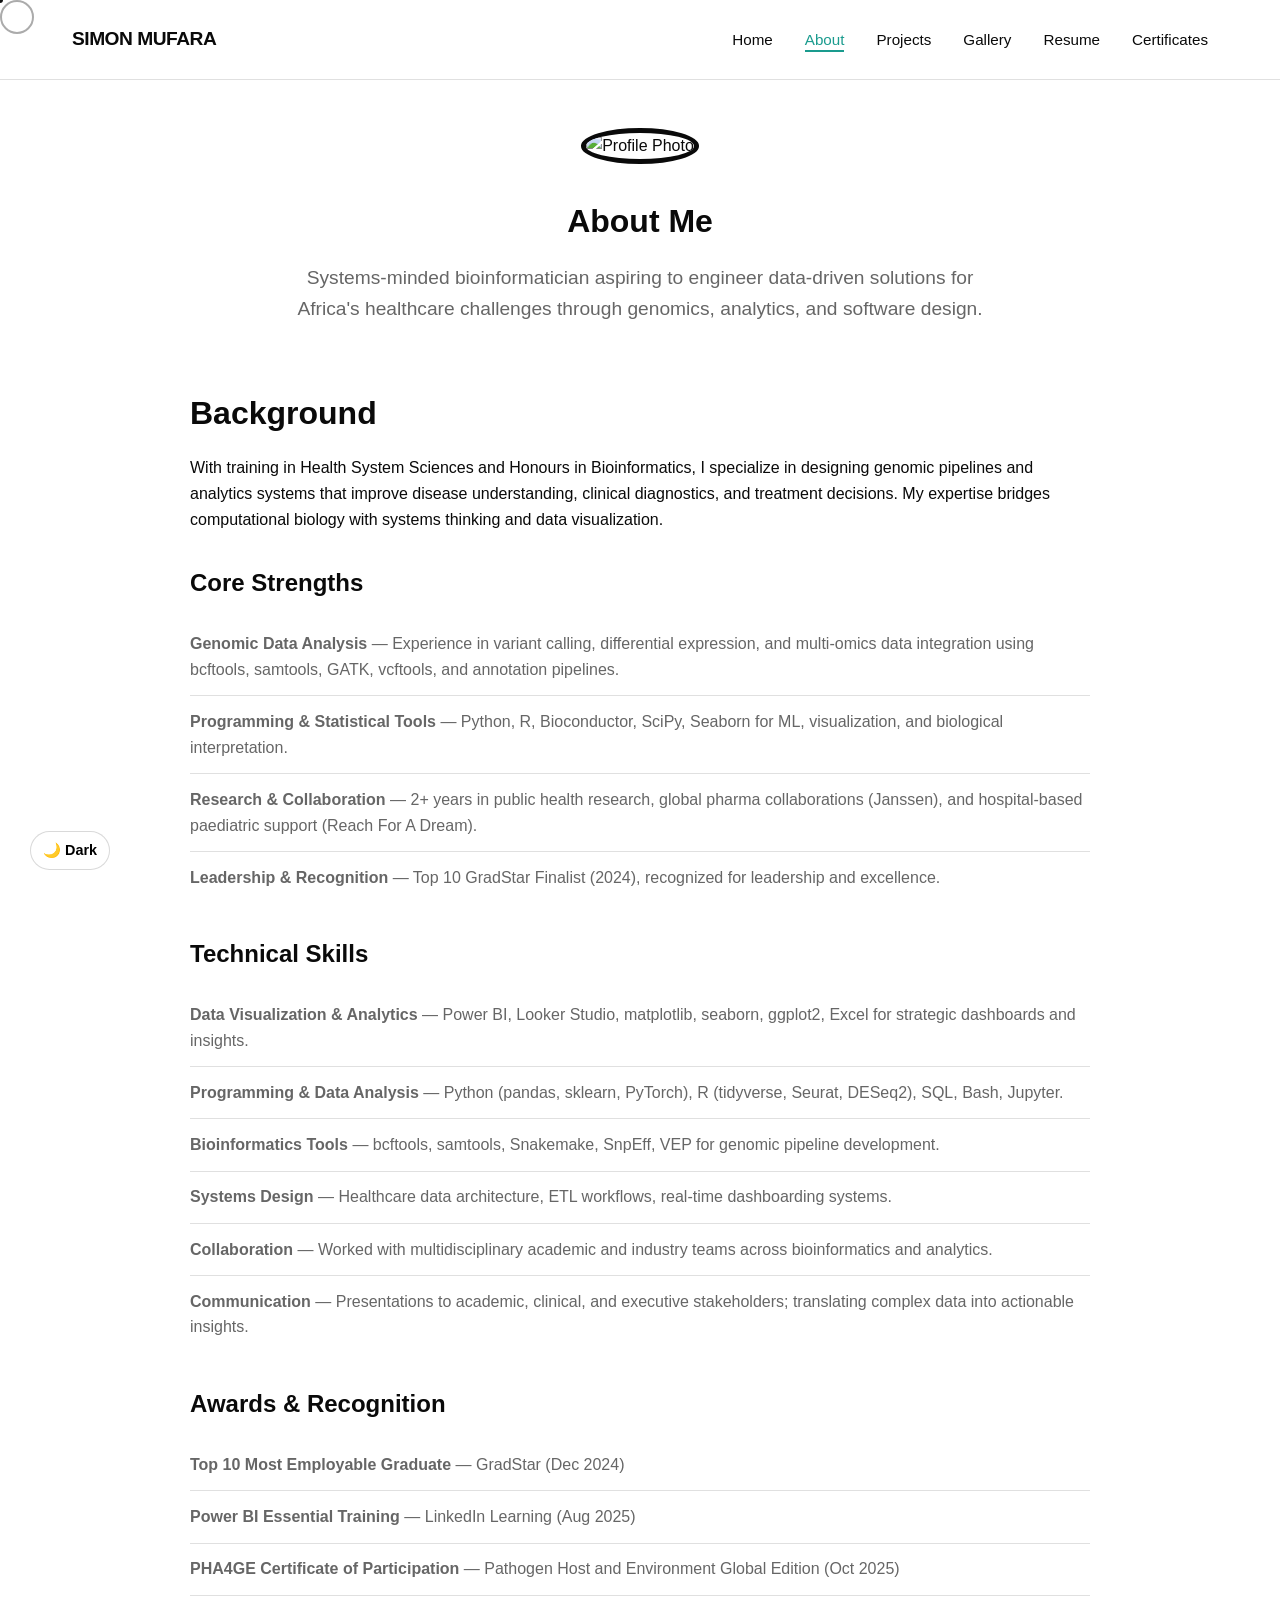
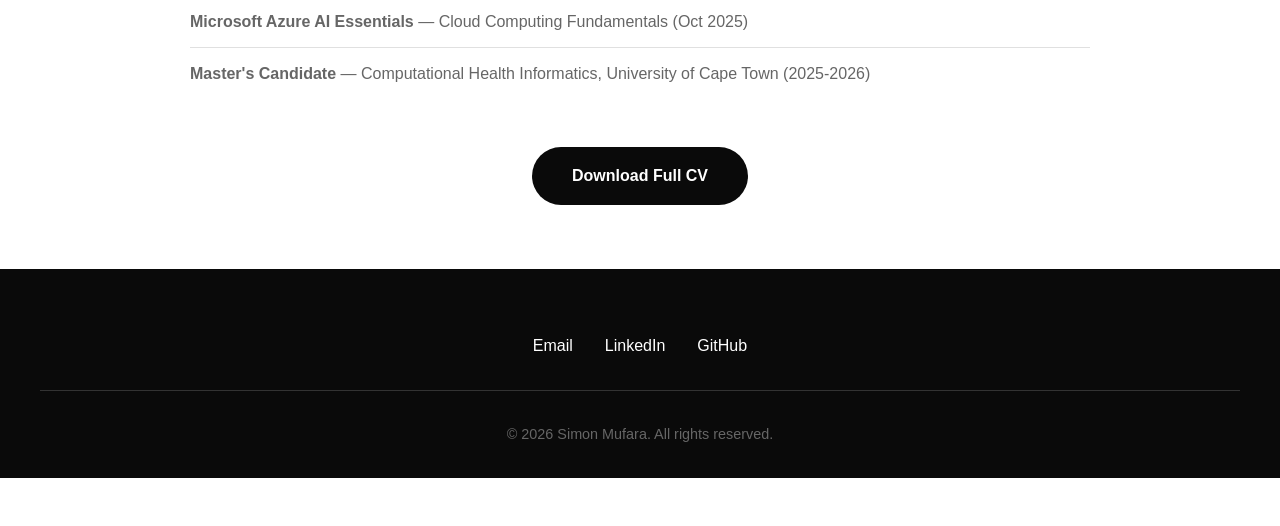
==== about.html @ e00a6a6b "Modernize portfolio: systems engineering & dashboard focus - Update hero messaging to emphasize "Bio" ====
<!DOCTYPE html>
<html lang="en">
<head>
  <meta charset="UTF-8">
  <meta name="viewport" content="width=device-width, initial-scale=1.0">
  <title>About — Simon Mufara</title>

  <!-- Base global styles -->
  <link rel="stylesheet" href="css/style.css">

  <!-- UX Layer Styles -->
  <link rel="stylesheet" href="css/ux.css">
</head>
<body>

  <!-- UX Elements -->
  <div class="scroll-progress"></div>
  <div class="cursor-dot"></div>
  <div class="cursor-ring"></div>
  <button class="theme-toggle" type="button" aria-label="Toggle theme">🌙 Dark</button>

  <!-- Navigation -->
  <nav class="main-nav">
    <div class="nav-container">
      <div class="logo">SIMON MUFARA</div>
      <ul class="nav-links">
        <li><a href="index.html">Home</a></li>
        <li><a href="about.html" class="active">About</a></li>
        <li><a href="projects.html">Projects</a></li>
        <li><a href="gallery.html">Gallery</a></li>
        <li><a href="resume.html">Resume</a></li>
        <li><a href="certificates.html">Certificates</a></li>
      </ul>
    </div>
  </nav>

  <!-- About Content -->
  <div class="page-container">
    <div class="about-section">

      <!-- About Hero -->
      <div class="about-hero reveal">
        <img src="assets/images/WhatsApp Image 2025-11-25 at 22.54.47.jpeg" alt="Profile Photo" style="border-radius: 50%; width: 160px; height:160px; object-fit:cover;">
        <h1>About Me</h1>
        <p style="font-size: 1.2rem; color: var(--gray); max-width: 700px; margin: 1rem auto;">
          Systems-minded bioinformatician aspiring to engineer data-driven solutions for Africa's healthcare challenges through genomics, analytics, and software design.
        </p>
      </div>

      <!-- About Text -->
      <div class="about-content reveal">

        <h2>Background</h2>
        <p>
          With training in Health System Sciences and Honours in Bioinformatics, I specialize in designing genomic pipelines and analytics systems that improve disease understanding, clinical diagnostics, and treatment decisions. My expertise bridges computational biology with systems thinking and data visualization.
        </p>

        <h3>Core Strengths</h3>
        <ul>
          <li><strong>Genomic Data Analysis</strong> — Experience in variant calling, differential expression, and multi-omics data integration using bcftools, samtools, GATK, vcftools, and annotation pipelines.</li>

          <li><strong>Programming & Statistical Tools</strong> — Python, R, Bioconductor, SciPy, Seaborn for ML, visualization, and biological interpretation.</li>

          <li><strong>Research & Collaboration</strong> — 2+ years in public health research, global pharma collaborations (Janssen), and hospital-based paediatric support (Reach For A Dream).</li>

          <li><strong>Leadership & Recognition</strong> — Top 10 GradStar Finalist (2024), recognized for leadership and excellence.</li>
        </ul>

        <h3>Technical Skills</h3>
        <ul>
          <li><strong>Data Visualization & Analytics</strong> — Power BI, Looker Studio, matplotlib, seaborn, ggplot2, Excel for strategic dashboards and insights.</li>
          <li><strong>Programming & Data Analysis</strong> — Python (pandas, sklearn, PyTorch), R (tidyverse, Seurat, DESeq2), SQL, Bash, Jupyter.</li>
          <li><strong>Bioinformatics Tools</strong> — bcftools, samtools, Snakemake, SnpEff, VEP for genomic pipeline development.</li>
          <li><strong>Systems Design</strong> — Healthcare data architecture, ETL workflows, real-time dashboarding systems.</li>
          <li><strong>Collaboration</strong> — Worked with multidisciplinary academic and industry teams across bioinformatics and analytics.</li>
          <li><strong>Communication</strong> — Presentations to academic, clinical, and executive stakeholders; translating complex data into actionable insights.</li>
        </ul>

        <h3>Awards & Recognition</h3>
        <ul>
          <li><strong>Top 10 Most Employable Graduate</strong> — GradStar (Dec 2024)</li>
          <li><strong>Power BI Essential Training</strong> — LinkedIn Learning (Aug 2025)</li>
          <li><strong>PHA4GE Certificate of Participation</strong> — Pathogen Host and Environment Global Edition (Oct 2025)</li>
          <li><strong>Microsoft Azure AI Essentials</strong> — Cloud Computing Fundamentals (Oct 2025)</li>
          <li><strong>Master's Candidate</strong> — Computational Health Informatics, University of Cape Town (2025-2026)</li>
        </ul>

        <div style="text-align: center; margin-top: 3rem;">
          <a href="assets/Simon_Mufara_Resume.pdf" class="cta-button" download>Download Full CV</a>
        </div>

      </div>
    </div>
  </div>

  <!-- Footer -->
  <footer class="footer">
    <div class="footer-content">
      <div class="social-links">
        <a href="mailto:simon.mufara1@gmail.com">Email</a>
        <a href="https://linkedin.com/in/simon-mufara" target="_blank">LinkedIn</a>
        <a href="https://github.com/simon-mufara" target="_blank">GitHub</a>
      </div>
      <div class="copyright">
        © 2026 Simon Mufara. All rights reserved.
      </div>
    </div>
  </footer>

  <!-- WhatsApp Floating Button -->
  <a href="https://wa.me/27620552382?text=Hi%20Simon,%20I%20found%20your%20portfolio%20and%20would%20like%20to%20connect!"
     class="whatsapp-float"
     target="_blank"
     rel="noopener noreferrer"
     aria-label="Chat on WhatsApp">
    <svg width="40" height="40" viewBox="0 0 40 40" fill="white">
      <path d="M20.1 8.6c-6.3 0-11.5 5.1-11.5 11.5 0 2 .5 3.9 
              1.5 5.5l-1.6 5.9 6-1.6c1.6.9 3.4 1.4 5.3 1.4 
              6.3 0 11.5-5.1 11.5-11.5-.1-6.3-5.2-11.2-11.2-11.2zm6.6 
              16.5c-.3.8-1.5 1.5-2.5 1.7-.7.1-1.5.2-4.4-1-3.7-1.5-6.1-5.2-6.3-5.5-.2-.3-1.6-2.1-1.6-4s1-2.8 
              1.4-3.2c.3-.4.7-.5 1-.5.2 0 .5 0 .7.1.2.1.5.1.8.7.3.7 1 2.5 
              1.1 2.7.1.2.2.4.0.7-.1.3-.2.4-.4.6-.2.2-.4.5-.6.6-.2.2-.4.4-.2.8.2.4 
              1 1.6 2.1 2.6 1.5 1.3 2.7 1.7 3.1 1.9.4.2.6.1.8-.1.2-.2 
              1-1.2 1.3-1.6.3-.4.5-.3.9-.2.4.1 2.4 1.1 2.8 1.3.4.2.7.3.8.5.1.3.1 
              1.5-.2 2.3z"/>
    </svg>
  </a>

  <!-- UX Script -->
  <script src="js/ux.js" defer></script>

</body>
</html>
---- css/style.css ----
/* Modern Professional Black & White Portfolio CSS */

* {
  margin: 0;
  padding: 0;
  box-sizing: border-box;
}

:root {
  --black: #0a0a0a;
  --white: #ffffff;
  --gray: #666666;
  --light-gray: #f5f5f5;
  --border: #e0e0e0;
  --accent: #1a9b8e;
}

body {
  font-family: -apple-system, BlinkMacSystemFont, 'Segoe UI', 'Roboto', 'Oxygen', 'Ubuntu', 'Cantarell', sans-serif;
  background: var(--white);
  color: var(--black);
  line-height: 1.6;
  overflow-x: hidden;
}

/* Navigation */
.main-nav {
  position: fixed;
  top: 0;
  width: 100%;
  background: rgba(255, 255, 255, 0.95);
  backdrop-filter: blur(10px);
  border-bottom: 1px solid var(--border);
  z-index: 1000;
  padding: 1.5rem 0;
}

.nav-container {
  max-width: 1200px;
  margin: 0 auto;
  padding: 0 2rem;
  display: flex;
  justify-content: space-between;
  align-items: center;
}

.logo {
  font-size: 1.2rem;
  font-weight: 700;
  letter-spacing: -0.5px;
}

.nav-links {
  display: flex;
  gap: 2rem;
  list-style: none;
}

.nav-links a {
  text-decoration: none;
  color: var(--black);
  font-weight: 500;
  font-size: 0.95rem;
  transition: opacity 0.3s, color 0.3s;
  padding-bottom: 2px;
}

.nav-links a:hover,
.nav-links a.active {
  color: var(--accent);
  border-bottom: 2px solid var(--accent);
}

/* Hero Section */
.hero {
  min-height: 100vh;
  display: flex;
  align-items: center;
  justify-content: center;
  text-align: center;
  padding: 6rem 2rem 4rem;
  background: var(--white);
}

.hero-content {
  max-width: 900px;
}

.hero-tag {
  display: inline-block;
  padding: 0.5rem 1.2rem;
  background: var(--black);
  color: var(--white);
  font-size: 0.85rem;
  font-weight: 600;
  letter-spacing: 1px;
  text-transform: uppercase;
  margin-bottom: 2rem;
  border-radius: 50px;
}

.hero h1 {
  font-size: clamp(2.5rem, 5vw, 4.5rem);
  font-weight: 800;
  line-height: 1.1;
  margin-bottom: 1.5rem;
  letter-spacing: -2px;
}

.hero p {
  font-size: clamp(1.1rem, 2vw, 1.4rem);
  color: var(--gray);
  margin-bottom: 3rem;
  line-height: 1.8;
}

.profile-section {
  margin: 3rem 0;
}

.profile-img {
  width: 150px;
  height: 150px;
  border-radius: 50%;
  object-fit: cover;
  border: 4px solid var(--black);
  margin-bottom: 1.5rem;
}

.cta-button {
  display: inline-block;
  padding: 1rem 2.5rem;
  background: var(--black);
  color: var(--white);
  text-decoration: none;
  font-weight: 600;
  font-size: 1rem;
  border-radius: 50px;
  transition: transform 0.3s, box-shadow 0.3s, background-color 0.3s;
}

.cta-button:hover {
  transform: translateY(-2px);
  box-shadow: 0 10px 30px rgba(0,0,0,0.2);
  background-color: var(--accent);
}

/* Stats Section */
.stats {
  background: var(--black);
  color: var(--white);
  padding: 4rem 2rem;
}

.stats-container {
  max-width: 1200px;
  margin: 0 auto;
  display: grid;
  grid-template-columns: repeat(auto-fit, minmax(200px, 1fr));
  gap: 3rem;
  text-align: center;
}

.stat-item h3 {
  font-size: 3rem;
  font-weight: 800;
  margin-bottom: 0.5rem;
}

.stat-item p {
  font-size: 1rem;
  color: var(--gray);
  font-weight: 500;
}

/* Page Container */
.page-container {
  max-width: 1200px;
  margin: 0 auto;
  padding: 8rem 2rem 4rem;
}

/* Section Headers */
.section-header {
  max-width: 1200px;
  margin: 0 auto 4rem;
  text-align: center;
}

.section-header h2 {
  font-size: clamp(2rem, 4vw, 3rem);
  font-weight: 800;
  margin-bottom: 1rem;
  letter-spacing: -1px;
}

.section-header p {
  font-size: 1.2rem;
  color: var(--gray);
}

/* Projects Section */
.projects {
  padding: 6rem 2rem;
  background: var(--light-gray);
}

.projects-grid {
  max-width: 1200px;
  margin: 0 auto;
  display: grid;
  grid-template-columns: repeat(auto-fit, minmax(300px, 1fr));
  gap: 2rem;
}

.project-card {
  background: var(--white);
  border: 1px solid var(--border);
  border-radius: 16px;
  overflow: hidden;
  transition: transform 0.3s, box-shadow 0.3s, border-color 0.3s;
  cursor: pointer;
  padding: 1.5rem;
}

.project-card:hover {
  transform: translateY(-8px);
  box-shadow: 0 20px 40px rgba(0,0,0,0.1);
}

.project-card.featured {
  border-left: 4px solid var(--accent);
}

.project-card.featured:hover {
  border-left-color: var(--accent);
  box-shadow: 0 20px 40px rgba(26, 155, 142, 0.15);
}

.project-card.card {
  background: var(--white);
}

.project-card img {
  width: 100%;
  border-radius: 12px;
  margin-bottom: 1rem;
}

.project-card h4 {
  font-size: 1.3rem;
  font-weight: 700;
  margin-bottom: 0.8rem;
  line-height: 1.3;
}

.project-card .muted {
  color: var(--gray);
  font-size: 0.95rem;
  line-height: 1.6;
}

.project-img {
  width: 100%;
  height: 220px;
  background: var(--light-gray);
  display: flex;
  align-items: center;
  justify-content: center;
  font-size: 3rem;
  border-bottom: 1px solid var(--border);
}

.project-content {
  padding: 1.5rem;
}

.project-content h3 {
  font-size: 1.4rem;
  font-weight: 700;
  margin-bottom: 0.8rem;
}

.project-content p {
  color: var(--gray);
  font-size: 0.95rem;
  line-height: 1.6;
}

/* Reveal animation for JS */
.reveal {
  opacity: 0;
  transform: translateY(20px);
  transition: opacity 0.5s, transform 0.5s;
}

.reveal.revealed {
  opacity: 1;
  transform: translateY(0);
}

/* Gallery */
.gallery-preview {
  padding: 6rem 2rem;
  background: var(--white);
}

.gallery-grid {
  max-width: 1200px;
  margin: 3rem auto;
  display: grid;
  grid-template-columns: repeat(auto-fit, minmax(250px, 1fr));
  gap: 1.5rem;
}

.gallery-grid img {
  width: 100%;
  height: 250px;
  object-fit: cover;
  border-radius: 12px;
  cursor: pointer;
  transition: transform 0.5s, box-shadow 0.3s;
  border: 1px solid var(--border);
}

.gallery-grid img:hover {
  transform: scale(1.05);
  box-shadow: 0 10px 30px rgba(0,0,0,0.2);
}

.gallery-item {
  aspect-ratio: 1;
  background: var(--light-gray);
  border-radius: 12px;
  overflow: hidden;
  cursor: pointer;
}

.gallery-item img {
  width: 100%;
  height: 100%;
  object-fit: cover;
  transition: transform 0.5s;
}

.gallery-item:hover img {
  transform: scale(1.1);
}

.view-all {
  text-align: center;
  margin-top: 3rem;
}

.view-all a {
  color: var(--black);
  text-decoration: none;
  font-weight: 600;
  font-size: 1.1rem;
  border-bottom: 2px solid var(--black);
  padding-bottom: 4px;
  transition: opacity 0.3s;
}

.view-all a:hover {
  opacity: 0.6;
}

/* About Page */
.about-section {
  max-width: 900px;
  margin: 0 auto;
}

.about-hero {
  text-align: center;
  margin-bottom: 4rem;
}

.about-hero img {
  width: 200px;
  height: 200px;
  border-radius: 50%;
  object-fit: cover;
  border: 5px solid var(--black);
  margin-bottom: 2rem;
}

.about-content h2 {
  font-size: 2rem;
  font-weight: 700;
  margin: 2rem 0 1rem;
}

.about-content h3 {
  font-size: 1.5rem;
  font-weight: 600;
  margin: 2rem 0 1rem;
}

.about-content ul {
  list-style: none;
  padding-left: 0;
}

.about-content ul li {
  padding: 0.8rem 0;
  border-bottom: 1px solid var(--border);
  color: var(--gray);
}

.about-content ul li:last-child {
  border-bottom: none;
}

/* Resume Page */
.resume-actions {
  display: flex;
  gap: 1rem;
  margin-bottom: 3rem;
  flex-wrap: wrap;
}

.btn {
  display: inline-block;
  padding: 0.8rem 1.5rem;
  background: var(--black);
  color: var(--white);
  text-decoration: none;
  font-weight: 600;
  border-radius: 50px;
  transition: transform 0.3s;
}

.btn:hover {
  transform: translateY(-2px);
}

.btn-outline {
  background: transparent;
  color: var(--black);
  border: 2px solid var(--black);
}

.resume-text {
  background: var(--light-gray);
  padding: 2rem;
  border-radius: 12px;
  border: 1px solid var(--border);
  max-height: 600px;
  overflow-y: auto;
}

.resume-text pre {
  white-space: pre-wrap;
  font-family: 'Courier New', monospace;
  font-size: 0.9rem;
  line-height: 1.8;
  color: var(--black);
}

/* Certificates Page */
.certificates-grid {
  display: grid;
  grid-template-columns: repeat(auto-fit, minmax(300px, 1fr));
  gap: 2rem;
  margin-top: 3rem;
}

.certificate-card {
  background: var(--white);
  border: 1px solid var(--border);
  border-radius: 12px;
  padding: 2rem;
  transition: transform 0.3s, box-shadow 0.3s;
}

.certificate-card:hover {
  transform: translateY(-4px);
  box-shadow: 0 10px 30px rgba(0,0,0,0.1);
}

.certificate-card h3 {
  font-size: 1.2rem;
  font-weight: 700;
  margin-bottom: 0.5rem;
}

.certificate-card .date {
  color: var(--gray);
  font-size: 0.9rem;
  margin-bottom: 0.5rem;
}

.certificate-card .issuer {
  color: var(--black);
  font-weight: 500;
  font-size: 0.95rem;
}

/* Footer */
.footer {
  background: var(--black);
  color: var(--white);
  padding: 4rem 2rem 2rem;
  text-align: center;
}

.footer-content {
  max-width: 1200px;
  margin: 0 auto;
}

.social-links {
  display: flex;
  justify-content: center;
  gap: 2rem;
  margin-bottom: 2rem;
}

.social-links a {
  color: var(--white);
  text-decoration: none;
  font-weight: 500;
  transition: opacity 0.3s;
}

.social-links a:hover {
  opacity: 0.6;
}

.copyright {
  color: var(--gray);
  font-size: 0.9rem;
  padding-top: 2rem;
  border-top: 1px solid #333;
}

/* MOBILE RESPONSIVE STYLES */
@media (max-width: 768px) {
  /* Navigation */
  .main-nav {
    padding: 1rem 0;
  }

  .nav-container {
    flex-direction: column;
    gap: 1rem;
    padding: 0 1rem;
  }

  .logo {
    font-size: 1rem;
  }

  .nav-links {
    gap: 0.8rem;
    flex-wrap: wrap;
    justify-content: center;
  }

  .nav-links a {
    font-size: 0.8rem;
  }

  /* Hero Section */
  .hero {
    padding: 5rem 1rem 3rem;
    min-height: auto;
  }

  .hero h1 {
    font-size: 2rem;
    letter-spacing: -1px;
  }

  .hero p {
    font-size: 1rem;
    margin-bottom: 2rem;
  }

  .hero-tag {
    font-size: 0.75rem;
    padding: 0.4rem 1rem;
    margin-bottom: 1.5rem;
  }

  .profile-img {
    width: 120px;
    height: 120px;
    border: 3px solid var(--black);
  }

  .profile-section {
    margin: 2rem 0;
  }

  .cta-button {
    padding: 0.8rem 2rem;
    font-size: 0.9rem;
  }

  /* Stats Section */
  .stats {
    padding: 3rem 1rem;
  }

  .stats-container {
    gap: 2rem;
    grid-template-columns: 1fr;
  }

  .stat-item h3 {
    font-size: 2.5rem;
  }

  /* Projects Section */
  .projects {
    padding: 4rem 1rem;
  }

  .section-header {
    margin-bottom: 2rem;
  }

  .section-header h2 {
    font-size: 1.8rem;
  }

  .section-header p {
    font-size: 1rem;
  }

  .projects-grid {
    grid-template-columns: 1fr;
    gap: 1.5rem;
    padding: 0;
  }

  .project-card {
    border-radius: 12px;
    padding: 1rem;
  }

  .project-card h3,
  .project-card h4 {
    font-size: 1.1rem;
  }

  .project-img {
    height: 180px;
    font-size: 2.5rem;
  }

  .project-content {
    padding: 1rem;
  }

  .project-content p {
    font-size: 0.9rem;
  }

  /* Gallery */
  .gallery-preview {
    padding: 4rem 1rem;
  }

  .gallery-grid {
    grid-template-columns: repeat(2, 1fr);
    gap: 1rem;
    margin: 2rem auto;
  }

  .gallery-grid img {
    height: 150px;
    border-radius: 8px;
  }

  .gallery-item {
    border-radius: 8px;
  }

  /* About Page */
  .about-section {
    padding: 0 1rem;
  }

  .about-hero {
    margin-bottom: 2rem;
  }

  .about-hero img {
    width: 150px;
    height: 150px;
    border: 4px solid var(--black);
    margin-bottom: 1.5rem;
  }

  .about-content h2 {
    font-size: 1.5rem;
  }

  .about-content h3 {
    font-size: 1.2rem;
  }

  .about-content p {
    font-size: 0.95rem;
  }

  /* Resume Page */
  .resume-actions {
    flex-direction: column;
    gap: 0.8rem;
  }

  .btn {
    width: 100%;
    text-align: center;
  }

  .resume-text {
    padding: 1rem;
    max-height: 400px;
  }

  .resume-text pre {
    font-size: 0.8rem;
  }

  /* Certificates */
  .certificates-grid {
    grid-template-columns: 1fr;
    gap: 1.5rem;
  }

  .certificate-card {
    padding: 1.5rem;
  }

  /* Project Detail Pages */
  .project-detail-page {
    padding: 6rem 1rem 2rem;
  }

  .project-hero {
    margin-bottom: 2rem;
  }

  .project-icon {
    font-size: 3.5rem;
  }

  .project-detail-page h1 {
    font-size: 1.8rem;
  }

  .project-detail-page .subtitle {
    font-size: 1rem;
  }

  .project-detail-page h2 {
    font-size: 1.5rem;
    margin: 2rem 0 0.8rem;
  }

  .project-detail-page h3 {
    font-size: 1.2rem;
    margin: 1.5rem 0 0.8rem;
  }

  .project-detail-page p {
    font-size: 0.95rem;
  }

  .highlight-box {
    padding: 1.5rem;
  }

  .tech-stack {
    gap: 0.4rem;
  }

  .tech-tag {
    font-size: 0.75rem;
    padding: 0.4rem 0.8rem;
  }

  .back-link {
    padding: 0.6rem 1.2rem;
    font-size: 0.9rem;
    margin-bottom: 1.5rem;
  }

  /* Footer */
  .footer {
    padding: 3rem 1rem 1.5rem;
  }

  .social-links {
    flex-direction: column;
    gap: 1rem;
  }

  .copyright {
    font-size: 0.8rem;
    padding-top: 1.5rem;
  }

  /* Page Container */
  .page-container {
    padding: 6rem 1rem 2rem;
  }

  /* View All Link */
  .view-all {
    margin-top: 2rem;
  }

  .view-all a {
    font-size: 1rem;
  }
}

/* Extra Small Devices (phones in portrait) */
@media (max-width: 480px) {
  .nav-links {
    gap: 0.5rem;
  }

  .nav-links a {
    font-size: 0.75rem;
  }

  .hero h1 {
    font-size: 1.8rem;
  }

  .stat-item h3 {
    font-size: 2rem;
  }

  .section-header h2 {
    font-size: 1.5rem;
  }

  .gallery-grid {
    grid-template-columns: 1fr;
  }

  .project-detail-page h1 {
    font-size: 1.5rem;
  }

  .project-card h3,
  .project-card h4 {
    font-size: 1rem;
  }

  .project-content p,
  .project-card .muted {
    font-size: 0.85rem;
  }
}
---- css/ux.css ----
/* =========================
   UX Layer (site-wide)
   ========================= */

/* Smooth scrolling */
html { scroll-behavior: smooth; }

/* Scroll progress bar */
.scroll-progress {
  position: fixed;
  top: 0;
  left: 0;
  height: 3px;
  width: 0%;
  background: #111;
  z-index: 99999;
}

/* Custom cursor */
@media (pointer: fine) {
  body { cursor: none; }

  .cursor-dot,
  .cursor-ring {
    position: fixed;
    top: 0; left: 0;
    pointer-events: none;
    z-index: 99998;
    transform: translate(-50%, -50%);
    will-change: transform;
  }

  .cursor-dot {
    width: 6px;
    height: 6px;
    border-radius: 999px;
    background: #111;
  }

  .cursor-ring {
    width: 34px;
    height: 34px;
    border-radius: 999px;
    border: 2px solid rgba(17, 17, 17, 0.35);
    transition: width .15s ease, height .15s ease, border-color .15s ease, transform .06s linear;
  }

  /* Hover state */
  body.cursor-hover .cursor-ring {
    width: 48px;
    height: 48px;
    border-color: rgba(17, 17, 17, 0.55);
  }
}

/* Reveal animations */
.reveal {
  opacity: 0;
  transform: translateY(14px);
  transition: opacity 600ms ease, transform 600ms ease;
}

.reveal.is-visible {
  opacity: 1;
  transform: translateY(0);
}

/* Reduce motion support */
@media (prefers-reduced-motion: reduce) {
  html { scroll-behavior: auto; }
  .reveal { transition: none; transform: none; opacity: 1; }
  .scroll-progress { display: none; }
  .cursor-dot, .cursor-ring { display: none !important; }
}

/* Dark mode (optional toggle) */
:root[data-theme="dark"] {
  color-scheme: dark;
}

:root[data-theme="dark"] body {
  background: #0b0b0b;
  color: #f3f3f3;
}

:root[data-theme="dark"] .scroll-progress {
  background: #f3f3f3;
}

/* Small floating toggle button */
.theme-toggle {
  position: fixed;
  bottom: 30px;
  left: 30px;
  z-index: 99997;
  border: 1px solid rgba(0,0,0,0.15);
  background: rgba(255,255,255,0.85);
  backdrop-filter: blur(8px);
  padding: 10px 12px;
  border-radius: 999px;
  font-weight: 600;
  font-size: 0.9rem;
}

:root[data-theme="dark"] .theme-toggle {
  background: rgba(20,20,20,0.75);
  border-color: rgba(255,255,255,0.15);
  color: #f3f3f3;
}
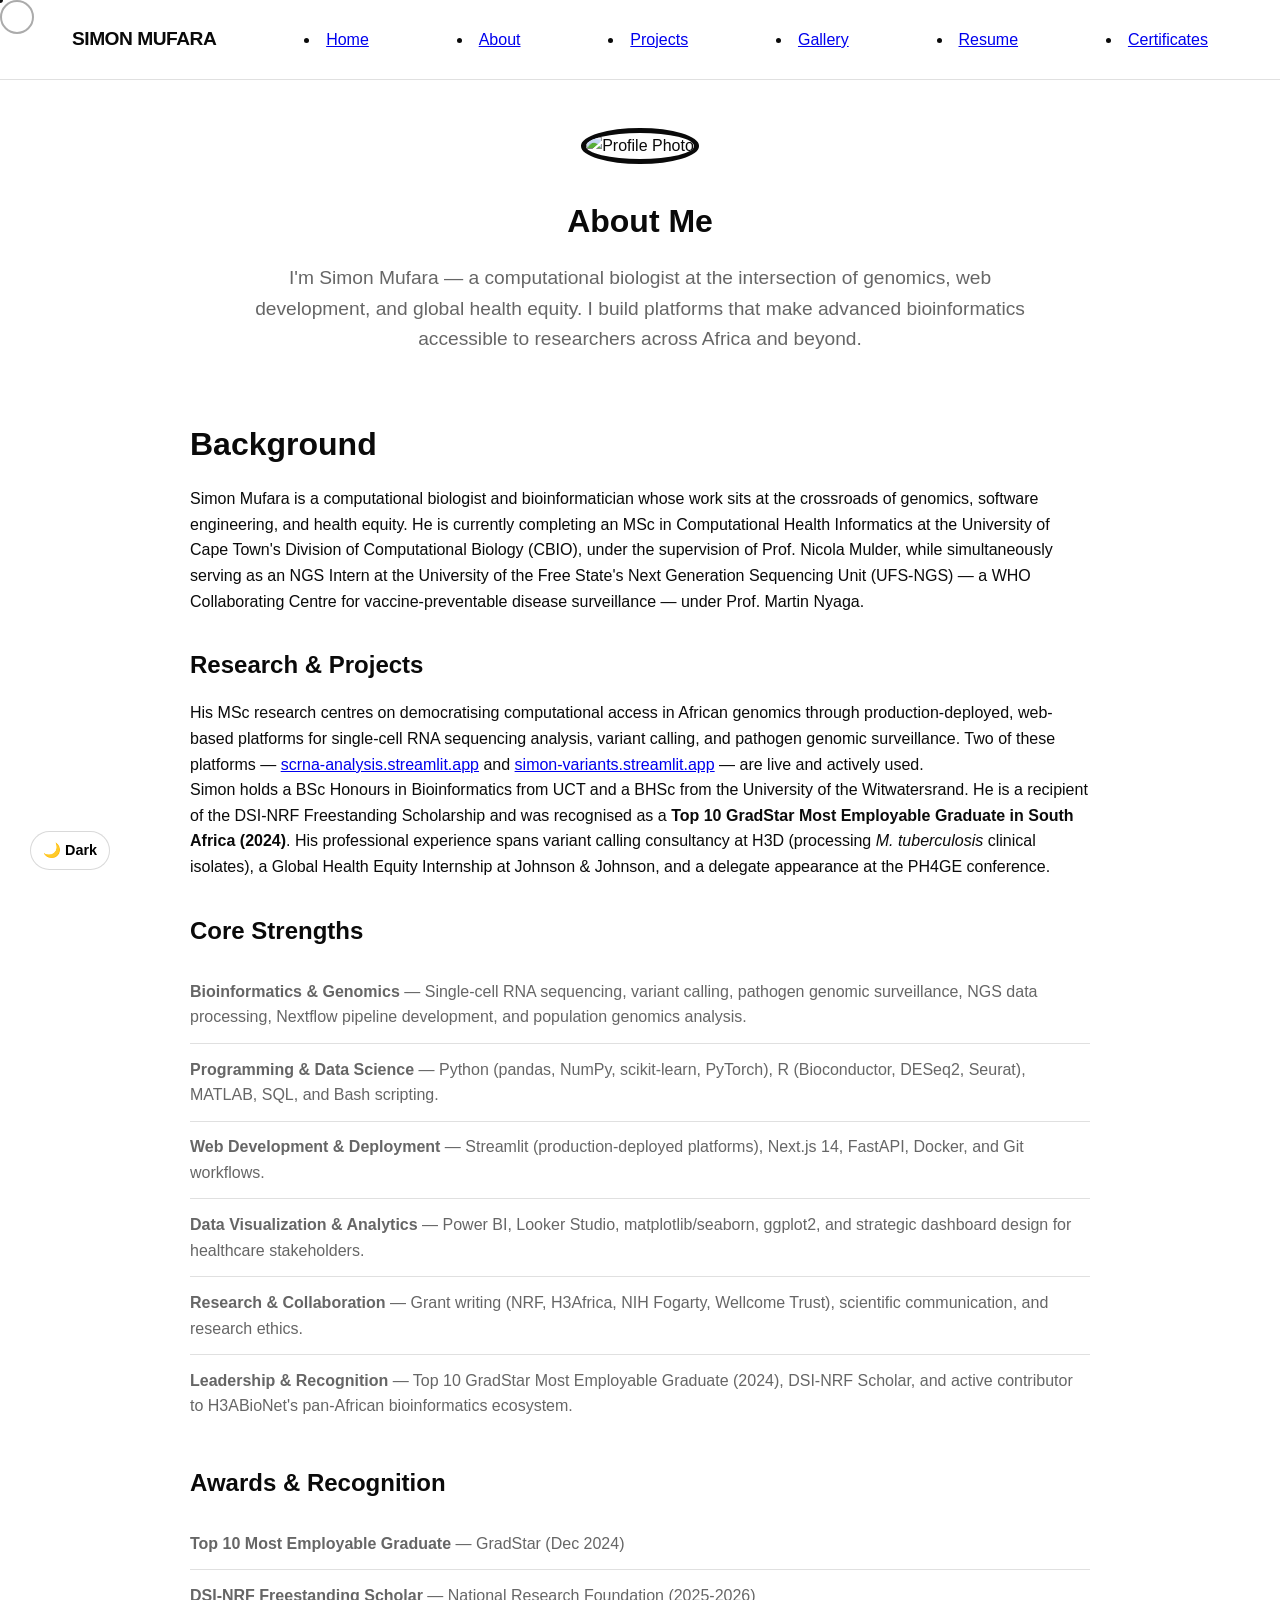
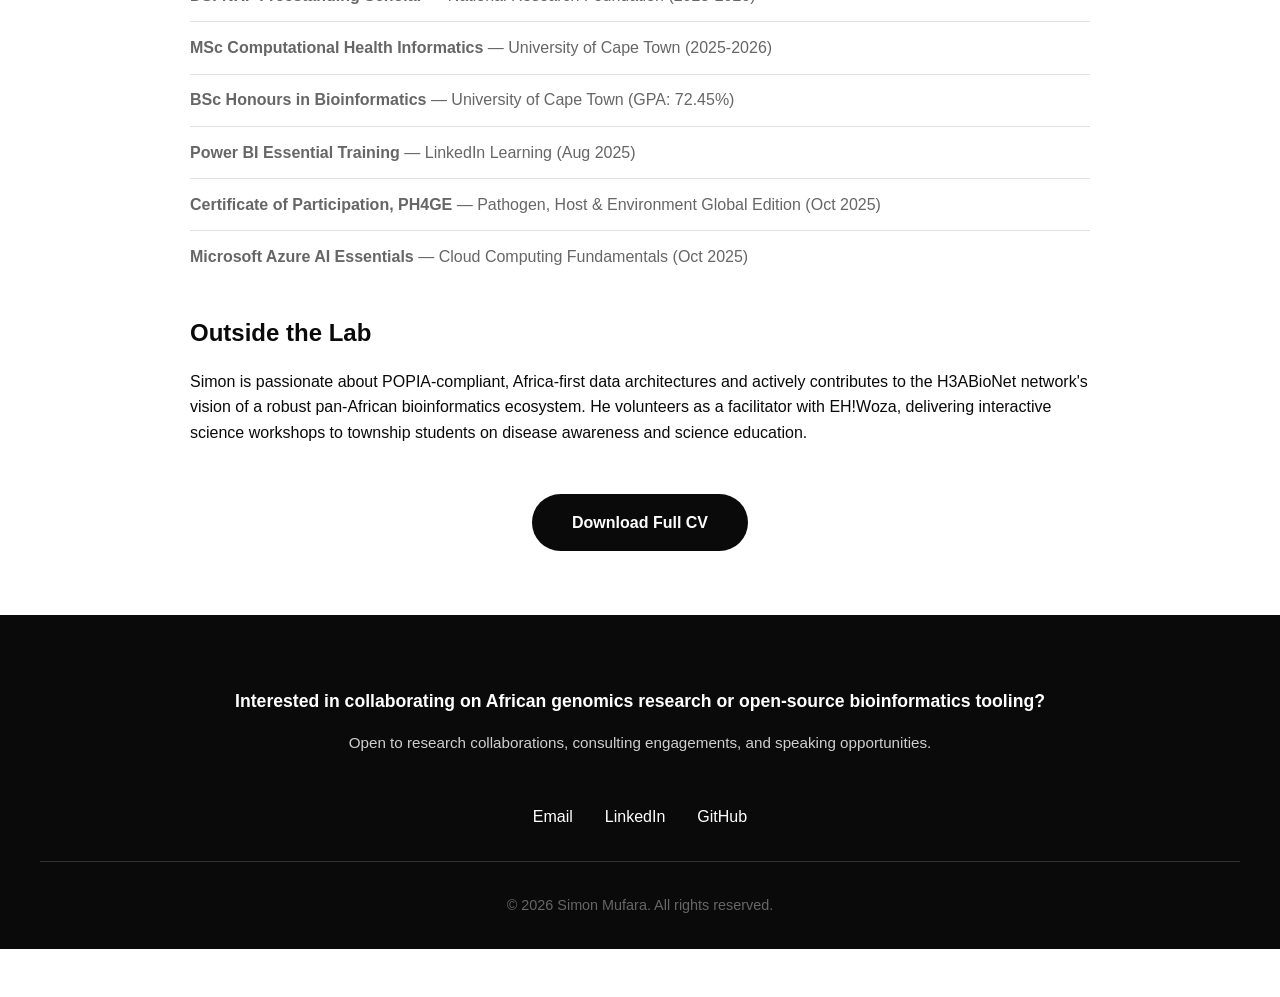
==== commit 344c9736: "Professionalize: Remove emojis, add comprehensive bio, update project cards, modernize layout - Upda" ====
--- a/about.html
+++ b/about.html
@@ -17,13 +17,13 @@
   <div class="scroll-progress"></div>
   <div class="cursor-dot"></div>
   <div class="cursor-ring"></div>
-  <button class="theme-toggle" type="button" aria-label="Toggle theme">🌙 Dark</button>
+  <button class="theme-toggle" type="button" aria-label="Toggle theme">Dark</button>
 
   <!-- Navigation -->
   <nav class="main-nav">
     <div class="nav-container">
       <div class="logo">SIMON MUFARA</div>
-      <ul class="nav-links">
+      <button class="nav-toggle" aria-label="Toggle navigation">Menu</button>
         <li><a href="index.html">Home</a></li>
         <li><a href="about.html" class="active">About</a></li>
         <li><a href="projects.html">Projects</a></li>
@@ -42,8 +42,8 @@
       <div class="about-hero reveal">
         <img src="assets/images/WhatsApp Image 2025-11-25 at 22.54.47.jpeg" alt="Profile Photo" style="border-radius: 50%; width: 160px; height:160px; object-fit:cover;">
         <h1>About Me</h1>
-        <p style="font-size: 1.2rem; color: var(--gray); max-width: 700px; margin: 1rem auto;">
-          Systems-minded bioinformatician aspiring to engineer data-driven solutions for Africa's healthcare challenges through genomics, analytics, and software design.
+        <p style="font-size: 1.2rem; color: var(--gray); max-width: 800px; margin: 1rem auto;">
+          I'm Simon Mufara — a computational biologist at the intersection of genomics, web development, and global health equity. I build platforms that make advanced bioinformatics accessible to researchers across Africa and beyond.
         </p>
       </div>
 
@@ -52,38 +52,42 @@
 
         <h2>Background</h2>
         <p>
-          With training in Health System Sciences and Honours in Bioinformatics, I specialize in designing genomic pipelines and analytics systems that improve disease understanding, clinical diagnostics, and treatment decisions. My expertise bridges computational biology with systems thinking and data visualization.
+          Simon Mufara is a computational biologist and bioinformatician whose work sits at the crossroads of genomics, software engineering, and health equity. He is currently completing an MSc in Computational Health Informatics at the University of Cape Town's Division of Computational Biology (CBIO), under the supervision of Prof. Nicola Mulder, while simultaneously serving as an NGS Intern at the University of the Free State's Next Generation Sequencing Unit (UFS-NGS) — a WHO Collaborating Centre for vaccine-preventable disease surveillance — under Prof. Martin Nyaga.
+        </p>
+
+        <h3>Research & Projects</h3>
+        <p>
+          His MSc research centres on democratising computational access in African genomics through production-deployed, web-based platforms for single-cell RNA sequencing analysis, variant calling, and pathogen genomic surveillance. Two of these platforms — <a href="https://scrna-analysis.streamlit.app" target="_blank">scrna-analysis.streamlit.app</a> and <a href="https://simon-variants.streamlit.app" target="_blank">simon-variants.streamlit.app</a> — are live and actively used.
+        </p>
+        <p>
+          Simon holds a BSc Honours in Bioinformatics from UCT and a BHSc from the University of the Witwatersrand. He is a recipient of the DSI-NRF Freestanding Scholarship and was recognised as a <strong>Top 10 GradStar Most Employable Graduate in South Africa (2024)</strong>. His professional experience spans variant calling consultancy at H3D (processing <em>M. tuberculosis</em> clinical isolates), a Global Health Equity Internship at Johnson & Johnson, and a delegate appearance at the PH4GE conference.
         </p>
 
         <h3>Core Strengths</h3>
         <ul>
-          <li><strong>Genomic Data Analysis</strong> — Experience in variant calling, differential expression, and multi-omics data integration using bcftools, samtools, GATK, vcftools, and annotation pipelines.</li>
-
-          <li><strong>Programming & Statistical Tools</strong> — Python, R, Bioconductor, SciPy, Seaborn for ML, visualization, and biological interpretation.</li>
-
-          <li><strong>Research & Collaboration</strong> — 2+ years in public health research, global pharma collaborations (Janssen), and hospital-based paediatric support (Reach For A Dream).</li>
-
-          <li><strong>Leadership & Recognition</strong> — Top 10 GradStar Finalist (2024), recognized for leadership and excellence.</li>
-        </ul>
-
-        <h3>Technical Skills</h3>
-        <ul>
-          <li><strong>Data Visualization & Analytics</strong> — Power BI, Looker Studio, matplotlib, seaborn, ggplot2, Excel for strategic dashboards and insights.</li>
-          <li><strong>Programming & Data Analysis</strong> — Python (pandas, sklearn, PyTorch), R (tidyverse, Seurat, DESeq2), SQL, Bash, Jupyter.</li>
-          <li><strong>Bioinformatics Tools</strong> — bcftools, samtools, Snakemake, SnpEff, VEP for genomic pipeline development.</li>
-          <li><strong>Systems Design</strong> — Healthcare data architecture, ETL workflows, real-time dashboarding systems.</li>
-          <li><strong>Collaboration</strong> — Worked with multidisciplinary academic and industry teams across bioinformatics and analytics.</li>
-          <li><strong>Communication</strong> — Presentations to academic, clinical, and executive stakeholders; translating complex data into actionable insights.</li>
+          <li><strong>Bioinformatics & Genomics</strong> — Single-cell RNA sequencing, variant calling, pathogen genomic surveillance, NGS data processing, Nextflow pipeline development, and population genomics analysis.</li>
+          <li><strong>Programming & Data Science</strong> — Python (pandas, NumPy, scikit-learn, PyTorch), R (Bioconductor, DESeq2, Seurat), MATLAB, SQL, and Bash scripting.</li>
+          <li><strong>Web Development & Deployment</strong> — Streamlit (production-deployed platforms), Next.js 14, FastAPI, Docker, and Git workflows.</li>
+          <li><strong>Data Visualization & Analytics</strong> — Power BI, Looker Studio, matplotlib/seaborn, ggplot2, and strategic dashboard design for healthcare stakeholders.</li>
+          <li><strong>Research & Collaboration</strong> — Grant writing (NRF, H3Africa, NIH Fogarty, Wellcome Trust), scientific communication, and research ethics.</li>
+          <li><strong>Leadership & Recognition</strong> — Top 10 GradStar Most Employable Graduate (2024), DSI-NRF Scholar, and active contributor to H3ABioNet's pan-African bioinformatics ecosystem.</li>
         </ul>
 
         <h3>Awards & Recognition</h3>
         <ul>
           <li><strong>Top 10 Most Employable Graduate</strong> — GradStar (Dec 2024)</li>
+          <li><strong>DSI-NRF Freestanding Scholar</strong> — National Research Foundation (2025-2026)</li>
+          <li><strong>MSc Computational Health Informatics</strong> — University of Cape Town (2025-2026)</li>
+          <li><strong>BSc Honours in Bioinformatics</strong> — University of Cape Town (GPA: 72.45%)</li>
           <li><strong>Power BI Essential Training</strong> — LinkedIn Learning (Aug 2025)</li>
-          <li><strong>PHA4GE Certificate of Participation</strong> — Pathogen Host and Environment Global Edition (Oct 2025)</li>
+          <li><strong>Certificate of Participation, PH4GE</strong> — Pathogen, Host & Environment Global Edition (Oct 2025)</li>
           <li><strong>Microsoft Azure AI Essentials</strong> — Cloud Computing Fundamentals (Oct 2025)</li>
-          <li><strong>Master's Candidate</strong> — Computational Health Informatics, University of Cape Town (2025-2026)</li>
         </ul>
+
+        <h3>Outside the Lab</h3>
+        <p>
+          Simon is passionate about POPIA-compliant, Africa-first data architectures and actively contributes to the H3ABioNet network's vision of a robust pan-African bioinformatics ecosystem. He volunteers as a facilitator with EH!Woza, delivering interactive science workshops to township students on disease awareness and science education.
+        </p>
 
         <div style="text-align: center; margin-top: 3rem;">
           <a href="assets/Simon_Mufara_Resume.pdf" class="cta-button" download>Download Full CV</a>
@@ -93,13 +97,16 @@
     </div>
   </div>
 
-  <!-- Footer -->
   <footer class="footer">
     <div class="footer-content">
+      <div class="footer-cta">
+        <p>Interested in collaborating on African genomics research or open-source bioinformatics tooling?</p>
+        <p style="opacity: 0.8; font-size: 0.95rem;">Open to research collaborations, consulting engagements, and speaking opportunities.</p>
+      </div>
       <div class="social-links">
         <a href="mailto:simon.mufara1@gmail.com">Email</a>
-        <a href="https://linkedin.com/in/simon-mufara" target="_blank">LinkedIn</a>
-        <a href="https://github.com/simon-mufara" target="_blank">GitHub</a>
+        <a href="https://linkedin.com/in/simon-mufara" target="_blank" rel="noopener noreferrer">LinkedIn</a>
+        <a href="https://github.com/simon-mufara" target="_blank" rel="noopener noreferrer">GitHub</a>
       </div>
       <div class="copyright">
         © 2026 Simon Mufara. All rights reserved.
--- a/css/style.css
+++ b/css/style.css
@@ -69,6 +69,36 @@
 .nav-links a.active {
   color: var(--accent);
   border-bottom: 2px solid var(--accent);
+}
+
+/* Mobile nav toggle */
+.nav-toggle {
+  display: none;
+  background: transparent;
+  border: none;
+  font-size: 1.4rem;
+  cursor: pointer;
+}
+
+@media (max-width: 880px) {
+  .nav-toggle { display: block; }
+  .nav-links {
+    position: absolute;
+    top: 64px;
+    right: 2rem;
+    background: var(--white);
+    flex-direction: column;
+    gap: 0;
+    padding: 1rem;
+    border-radius: 8px;
+    box-shadow: 0 8px 24px rgba(0,0,0,0.08);
+    display: none;
+    min-width: 180px;
+  }
+  .nav-links.open { display: flex; }
+  .nav-links li { padding: 0.6rem 0; }
+  .nav-links a { font-size: 1rem; }
+  .nav-container { padding: 0 1rem; }
 }
 
 /* Hero Section */
@@ -271,6 +301,22 @@
   border-bottom: 1px solid var(--border);
 }
 
+.project-img-text {
+  width: 100%;
+  height: 80px;
+  background: linear-gradient(135deg, var(--accent), #0a7570);
+  display: flex;
+  align-items: center;
+  justify-content: center;
+  font-size: 0.85rem;
+  font-weight: 600;
+  color: var(--white);
+  text-transform: uppercase;
+  letter-spacing: 1px;
+  border-radius: 12px 12px 0 0;
+  margin: -1.5rem -1.5rem 1rem -1.5rem;
+}
+
 .project-content {
   padding: 1.5rem;
 }
@@ -511,6 +557,22 @@
   margin: 0 auto;
 }
 
+.footer-cta {
+  margin-bottom: 3rem;
+  padding: 0 1rem;
+}
+
+.footer-cta p {
+  margin: 0.5rem 0;
+  font-size: 1rem;
+}
+
+.footer-cta p:first-child {
+  font-weight: 600;
+  font-size: 1.1rem;
+  margin-bottom: 1rem;
+}
+
 .social-links {
   display: flex;
   justify-content: center;
